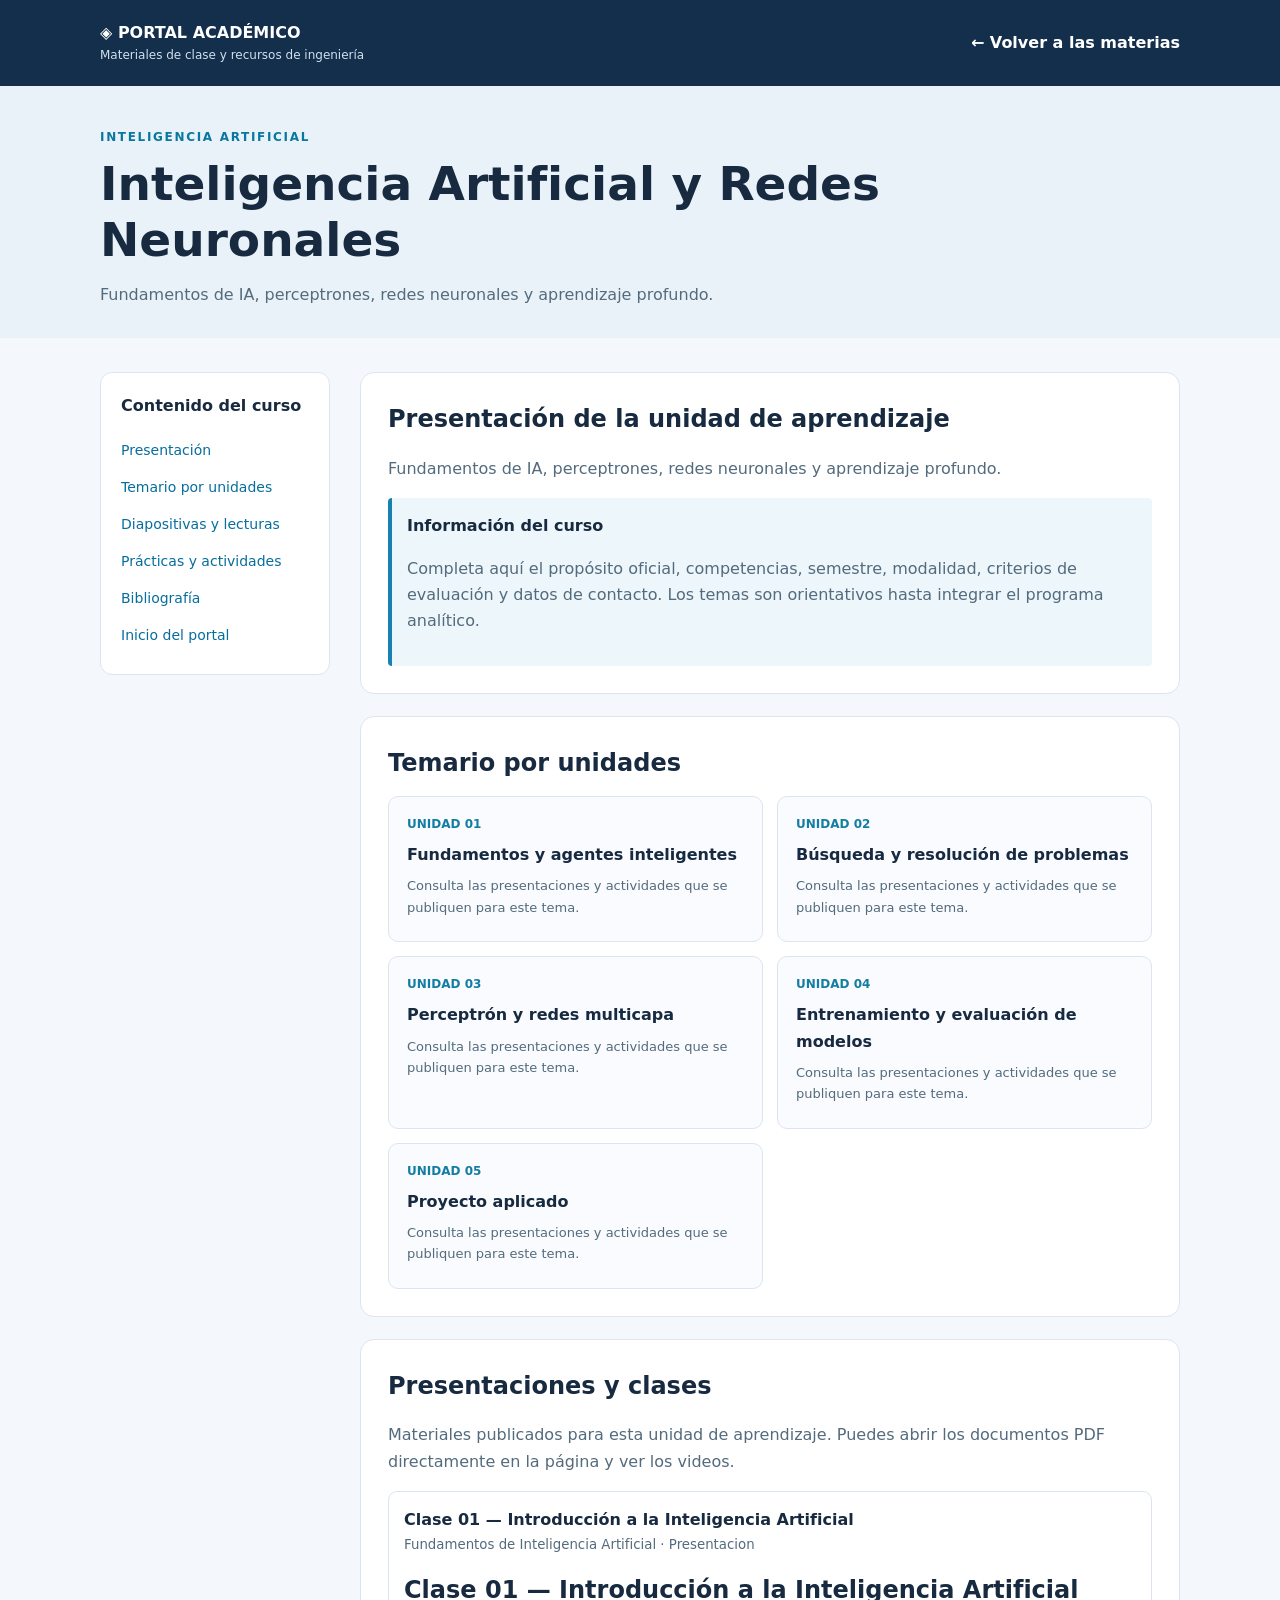
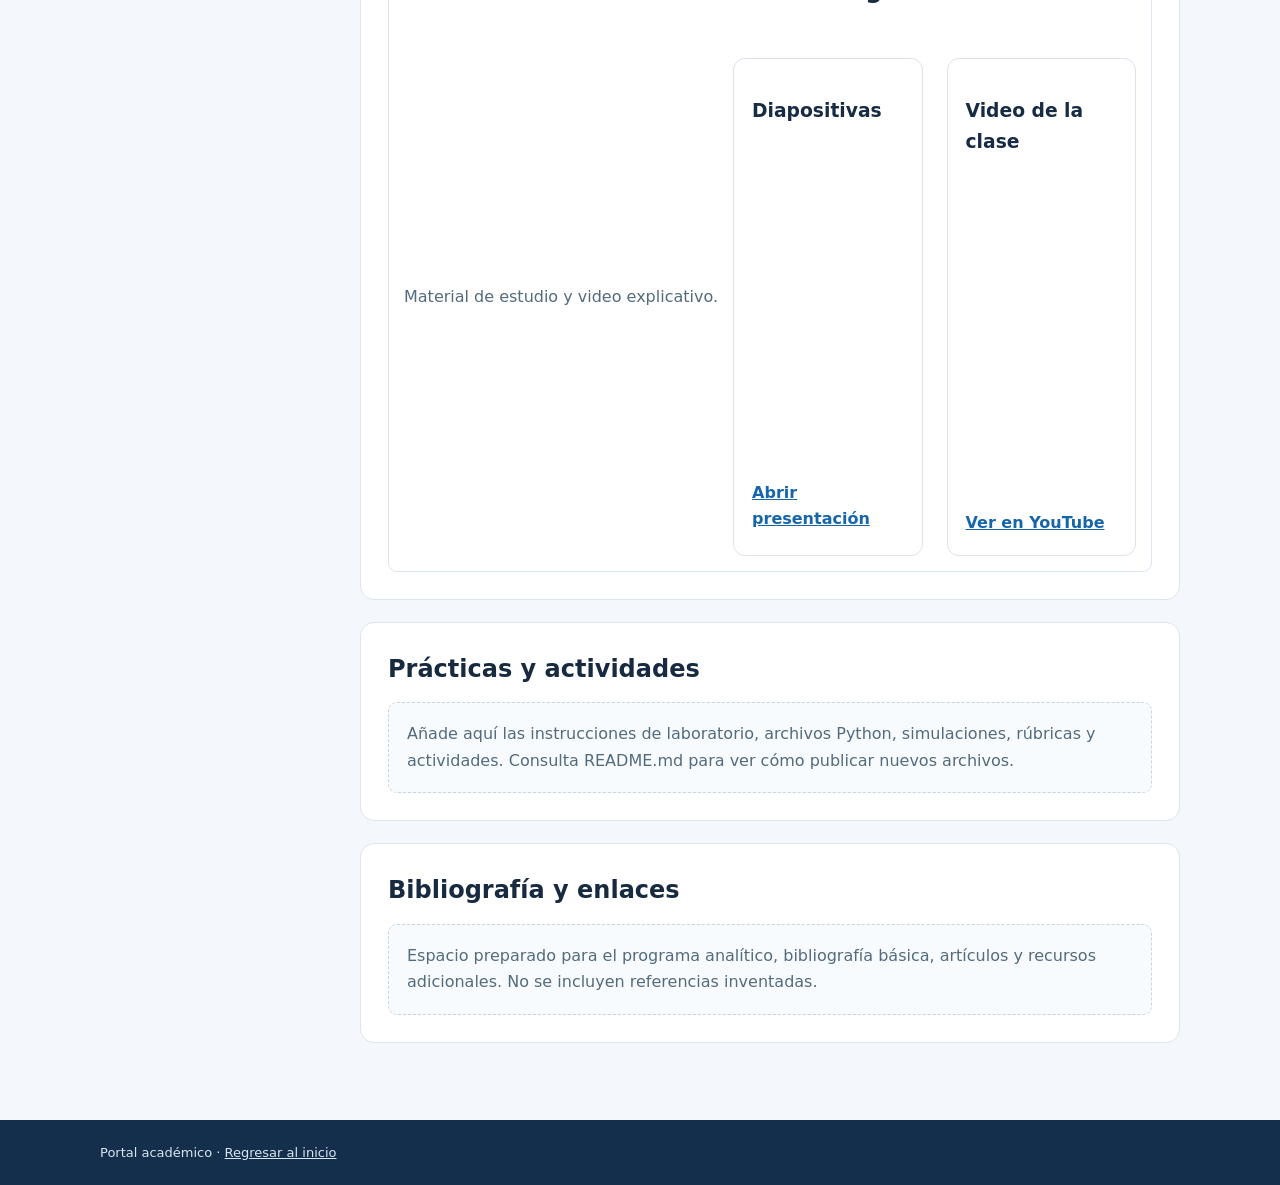
==== cursos/inteligencia-artificial.html @ 7fb4b84a "Update inteligencia-artificial.html" ====
<!doctype html><html lang="es"><head><meta charset="UTF-8"><meta name="viewport" content="width=device-width,initial-scale=1"><meta name="description" content="Fundamentos de IA, perceptrones, redes neuronales y aprendizaje profundo."><title>Inteligencia Artificial y Redes Neuronales | Portal académico</title><link rel="stylesheet" href="estilos-curso.css"></head>
<body><header><div class="shell"><div><a href="../index.html">◈ PORTAL ACADÉMICO</a><small>Materiales de clase y recursos de ingeniería</small></div><a href="../index.html#asignaturas">← Volver a las materias</a></div></header>
<section class="hero"><div class="shell"><div class="eyebrow">INTELIGENCIA ARTIFICIAL</div><h1>Inteligencia Artificial y Redes Neuronales</h1><p>Fundamentos de IA, perceptrones, redes neuronales y aprendizaje profundo.</p></div></section>
<main class="shell layout"><nav class="side" aria-label="Secciones de la materia"><strong>Contenido del curso</strong><a href="#presentacion">Presentación</a><a href="#temario">Temario por unidades</a><a href="#diapositivas">Diapositivas y lecturas</a><a href="#practicas">Prácticas y actividades</a><a href="#bibliografia">Bibliografía</a><a href="../index.html">Inicio del portal</a></nav>
<div class="content"><section id="presentacion" class="section"><h2>Presentación de la unidad de aprendizaje</h2><p>Fundamentos de IA, perceptrones, redes neuronales y aprendizaje profundo.</p><div class="note"><strong>Información del curso</strong><p>Completa aquí el propósito oficial, competencias, semestre, modalidad, criterios de evaluación y datos de contacto. Los temas son orientativos hasta integrar el programa analítico.</p></div></section>
<section id="temario" class="section"><h2>Temario por unidades</h2><div class="units"><article class="unit"><div class="number">UNIDAD 01</div><h3>Fundamentos y agentes inteligentes</h3><p>Consulta las presentaciones y actividades que se publiquen para este tema.</p></article>
<article class="unit"><div class="number">UNIDAD 02</div><h3>Búsqueda y resolución de problemas</h3><p>Consulta las presentaciones y actividades que se publiquen para este tema.</p></article>
<article class="unit"><div class="number">UNIDAD 03</div><h3>Perceptrón y redes multicapa</h3><p>Consulta las presentaciones y actividades que se publiquen para este tema.</p></article>
<article class="unit"><div class="number">UNIDAD 04</div><h3>Entrenamiento y evaluación de modelos</h3><p>Consulta las presentaciones y actividades que se publiquen para este tema.</p></article>
<article class="unit"><div class="number">UNIDAD 05</div><h3>Proyecto aplicado</h3><p>Consulta las presentaciones y actividades que se publiquen para este tema.</p></article></div></section>
<section id="diapositivas" class="section"><h2>Presentaciones y clases</h2><p>Materiales publicados para esta unidad de aprendizaje. Puedes abrir los documentos PDF directamente en la página y ver los videos.</p><article class="file"><div><strong>Clase 01 — Introducción a la Inteligencia Artificial</strong><small>Fundamentos de Inteligencia Artificial · Presentacion</small></div> <h2>Clase 01 — Introducción a la Inteligencia Artificial</h2>
  <p>Material de estudio y video explicativo.</p>
  <div class="recursos-clase">

    <!-- PRESENTACIÓN PDF -->
    <div class="recurso">
      <h3>Diapositivas</h3>

      <iframe
        src="../materiales/ia/IA_clase_1_Introduccion_IA.pdf"
        title="Diapositivas de la clase 01">
      </iframe>

      <a href="../materiales/ia/IA_clase_1_Introduccion_IA.pdf"
         target="_blank"
         rel="noopener">
        Abrir presentación
      </a>
    </div>

    <!-- VIDEO DE YOUTUBE -->
    <div class="recurso">
      <h3>Video de la clase</h3>

      <iframe
        src="https://www.youtube.com/embed/ID_DEL_VIDEO"
        title="Video explicativo de la clase 01"
        allow="accelerometer; autoplay; clipboard-write;
               encrypted-media; gyroscope; picture-in-picture;
               web-share"
        referrerpolicy="strict-origin-when-cross-origin"
        allowfullscreen>
      </iframe>

      <a href="https://www.youtube.com/watch?v=ID_DEL_VIDEO"
         target="_blank"
         rel="noopener">
        Ver en YouTube
      </a>
    </div>

  </div></iframe></section>
<section id="practicas" class="section"><h2>Prácticas y actividades</h2><div class="empty">Añade aquí las instrucciones de laboratorio, archivos Python, simulaciones, rúbricas y actividades. Consulta README.md para ver cómo publicar nuevos archivos.</div></section>
<section id="bibliografia" class="section"><h2>Bibliografía y enlaces</h2><div class="empty">Espacio preparado para el programa analítico, bibliografía básica, artículos y recursos adicionales. No se incluyen referencias inventadas.</div></section></div></main><footer><div class="shell">Portal académico · <a href="../index.html" style="color:#d9e7f0">Regresar al inicio</a></div></footer><script src="curso.js"></script></body></html>
---- cursos/estilos-curso.css ----
:root{--navy:#132f4c;--blue:#167eac;--bg:#f4f7fb;--card:#fff;--ink:#172a40;--muted:#536b7d;--line:#dce5ef}
*{box-sizing:border-box}html{scroll-behavior:smooth}body{margin:0;background:var(--bg);color:var(--ink);font:16px/1.65 system-ui,-apple-system,"Segoe UI",sans-serif}
a{color:#066e9d}a:focus-visible,button:focus-visible{outline:3px solid orange;outline-offset:3px}.shell{max-width:1120px;margin:auto;padding:0 20px}
header{background:var(--navy);color:#fff;padding:20px 0}header .shell{display:flex;justify-content:space-between;align-items:center;gap:20px;flex-wrap:wrap}header a{color:white;text-decoration:none;font-weight:700}header small{display:block;color:#d1e1ed;font-size:12px}
.hero{padding:42px 0 30px;background:#eaf2f9}.hero h1{font-size:clamp(30px,4vw,47px);line-height:1.2;margin:8px 0 13px}.hero p{max-width:790px;color:var(--muted);margin:0}.eyebrow{letter-spacing:.14em;color:#0a779f;font-weight:800;font-size:12px;text-transform:uppercase}
.layout{display:grid;grid-template-columns:230px minmax(0,1fr);gap:30px;padding-top:34px;padding-bottom:55px}.side{position:sticky;top:20px;align-self:start;background:white;border:1px solid var(--line);padding:20px;border-radius:12px}.side strong{display:block;margin-bottom:12px}.side a{display:block;padding:7px 0;text-decoration:none;font-size:14px}.content{min-width:0}.section{background:white;border:1px solid var(--line);border-radius:14px;padding:27px;margin-bottom:22px}.section h2{font-size:24px;margin:0 0 13px}.section p{color:var(--muted)}.units{display:grid;grid-template-columns:repeat(2,minmax(0,1fr));gap:14px}.unit{padding:18px;border-radius:10px;border:1px solid var(--line);background:#f9fbfe}.unit .number{color:#137da4;font-size:12px;font-weight:800}.unit h3{font-size:16px;margin:7px 0}.unit p{font-size:13px;margin:5px 0}.file{display:flex;align-items:center;gap:15px;border:1px solid var(--line);border-radius:9px;padding:15px;margin-top:10px;flex-wrap:wrap}.file>div{flex:1;min-width:180px}.file small{display:block;color:var(--muted)}.actions{display:flex;flex-wrap:wrap;gap:8px}.btn{background:#157ca7;color:white;border:0;border-radius:7px;padding:8px 12px;text-decoration:none;font-size:13px;font-weight:700}.btn.secondary{background:#edf4f8;color:#115576}.empty{background:#f8fbfd;border:1px dashed #c7d5e1;padding:18px;border-radius:9px;color:var(--muted)}.note{padding:15px;background:#edf6fb;border-left:4px solid #1582b1;border-radius:4px}.pdf-frame{display:none;width:100%;height:65vh;min-height:420px;border:1px solid var(--line);border-radius:9px;margin-top:16px}.pdf-frame.visible{display:block}footer{background:var(--navy);color:#d9e7f0;padding:22px 0;font-size:13px}
@media(max-width:750px){.layout{grid-template-columns:1fr}.side{position:static}.units{grid-template-columns:1fr}.section{padding:18px}.pdf-frame{min-height:360px;height:55vh}}

.clase-contenido {
  margin: 30px 0;
}

.recursos-clase {
  display: grid;
  grid-template-columns: repeat(2, minmax(0, 1fr));
  gap: 24px;
  margin-top: 20px;
}

.recurso {
  min-width: 0;
  padding: 18px;
  border: 1px solid #dce3ec;
  border-radius: 12px;
  background: #ffffff;
  color: #172b45;
}

.recurso iframe {
  display: block;
  width: 100%;
  height: 320px;
  border: none;
  border-radius: 8px;
}

.recurso a {
  display: inline-block;
  margin-top: 14px;
  color: #1666a9;
  font-weight: 600;
}

/* Vista para celulares */
@media (max-width: 768px) {
  .recursos-clase {
    grid-template-columns: 1fr;
  }

  .recurso iframe {
    height: 260px;
  }
}
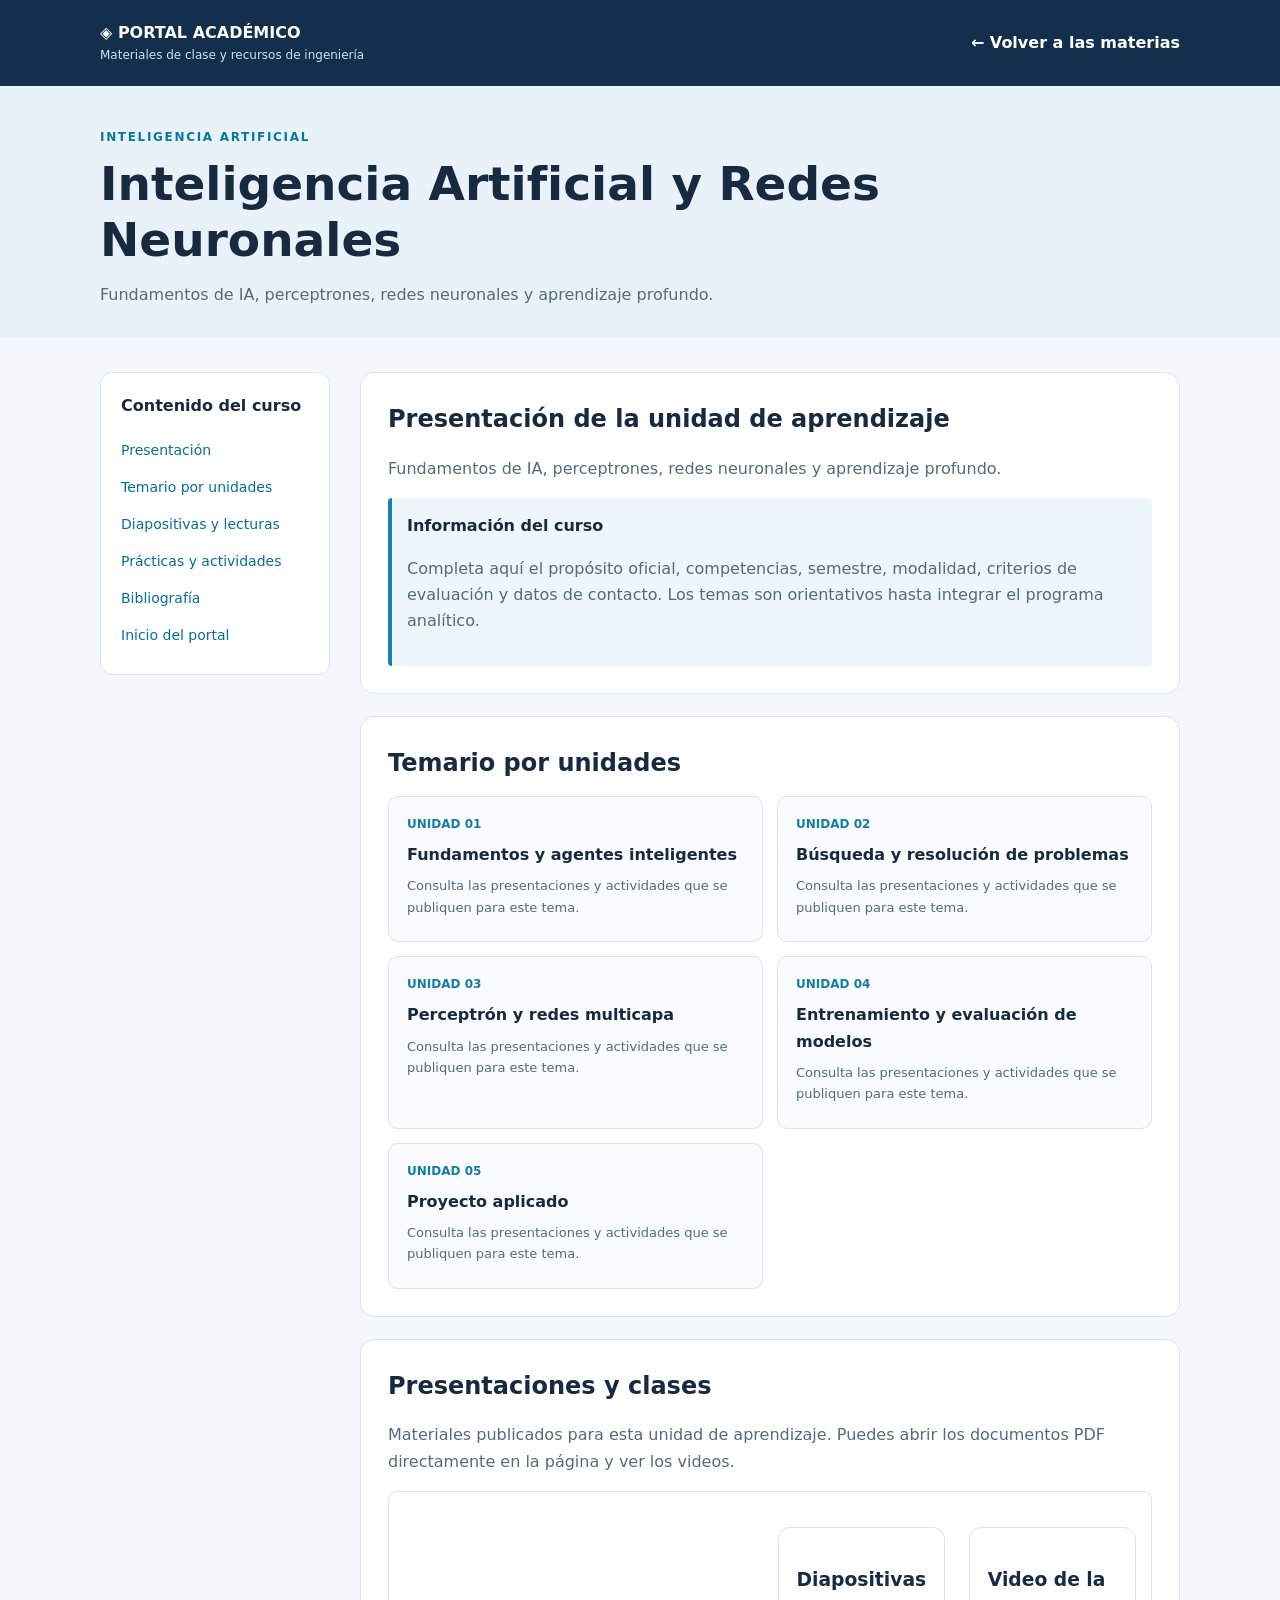
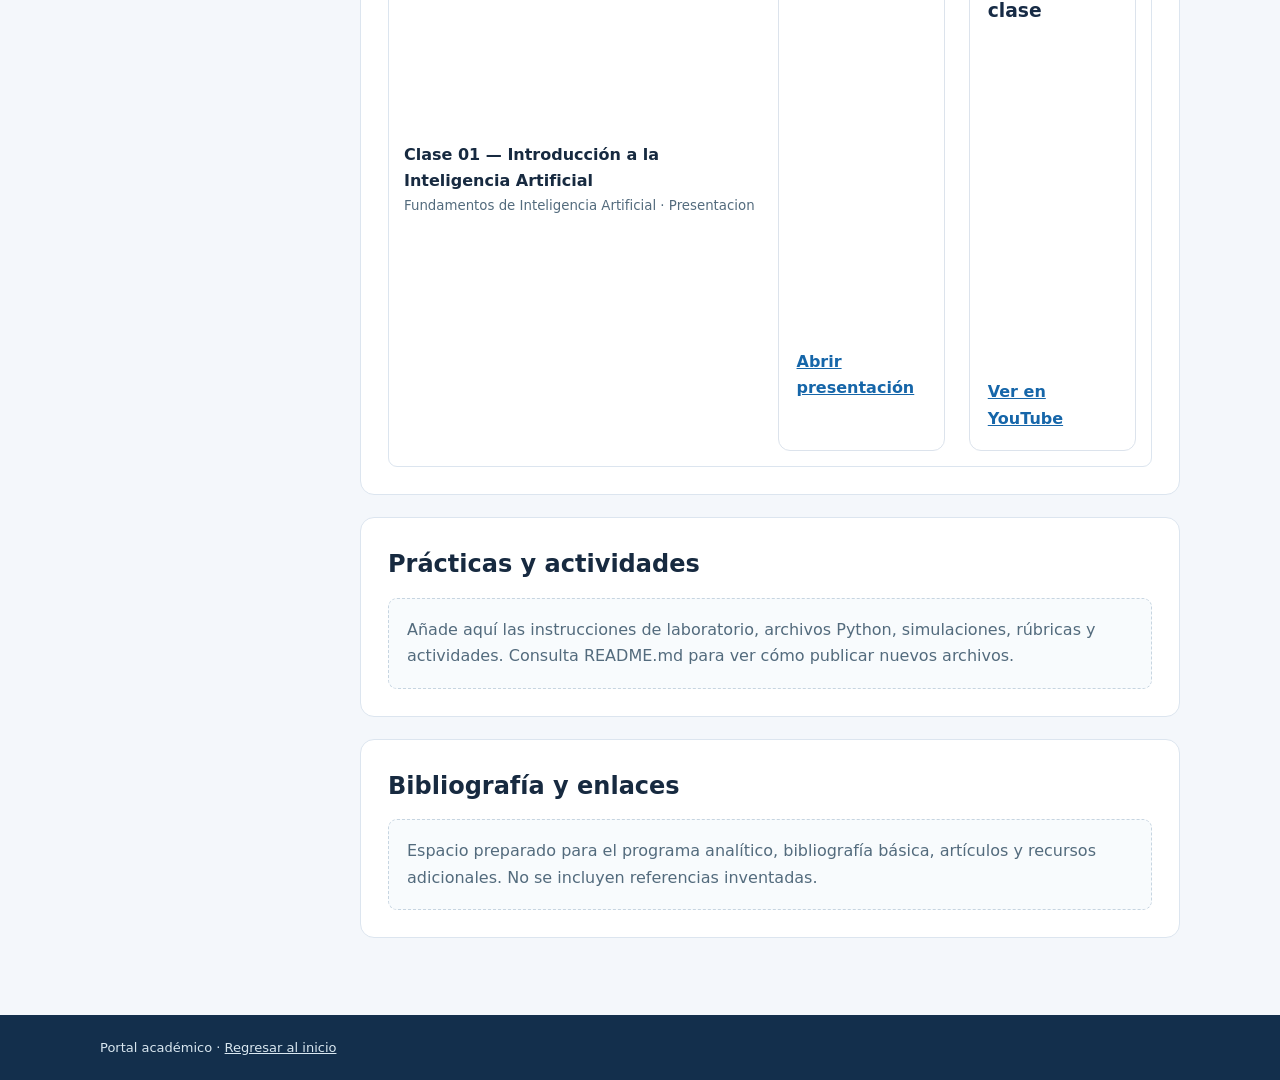
==== commit 621411c5: "Update inteligencia-artificial.html" ====
--- a/cursos/inteligencia-artificial.html
+++ b/cursos/inteligencia-artificial.html
@@ -8,9 +8,8 @@
 <article class="unit"><div class="number">UNIDAD 03</div><h3>Perceptrón y redes multicapa</h3><p>Consulta las presentaciones y actividades que se publiquen para este tema.</p></article>
 <article class="unit"><div class="number">UNIDAD 04</div><h3>Entrenamiento y evaluación de modelos</h3><p>Consulta las presentaciones y actividades que se publiquen para este tema.</p></article>
 <article class="unit"><div class="number">UNIDAD 05</div><h3>Proyecto aplicado</h3><p>Consulta las presentaciones y actividades que se publiquen para este tema.</p></article></div></section>
-<section id="diapositivas" class="section"><h2>Presentaciones y clases</h2><p>Materiales publicados para esta unidad de aprendizaje. Puedes abrir los documentos PDF directamente en la página y ver los videos.</p><article class="file"><div><strong>Clase 01 — Introducción a la Inteligencia Artificial</strong><small>Fundamentos de Inteligencia Artificial · Presentacion</small></div> <h2>Clase 01 — Introducción a la Inteligencia Artificial</h2>
-  <p>Material de estudio y video explicativo.</p>
-  <div class="recursos-clase">
+<section id="diapositivas" class="section"><h2>Presentaciones y clases</h2><p>Materiales publicados para esta unidad de aprendizaje. Puedes abrir los documentos PDF directamente en la página y ver los videos.</p><article class="file"><div><strong>Clase 01 — Introducción a la Inteligencia Artificial</strong><small>Fundamentos de Inteligencia Artificial · Presentacion</small></div> 
+    <div class="recursos-clase">
 
     <!-- PRESENTACIÓN PDF -->
     <div class="recurso">
@@ -33,7 +32,7 @@
       <h3>Video de la clase</h3>
 
       <iframe
-        src="https://www.youtube.com/embed/ID_DEL_VIDEO"
+        src="https://www.youtube.com/embed/Z0Pq5wzBAy3bKRQG"
         title="Video explicativo de la clase 01"
         allow="accelerometer; autoplay; clipboard-write;
                encrypted-media; gyroscope; picture-in-picture;
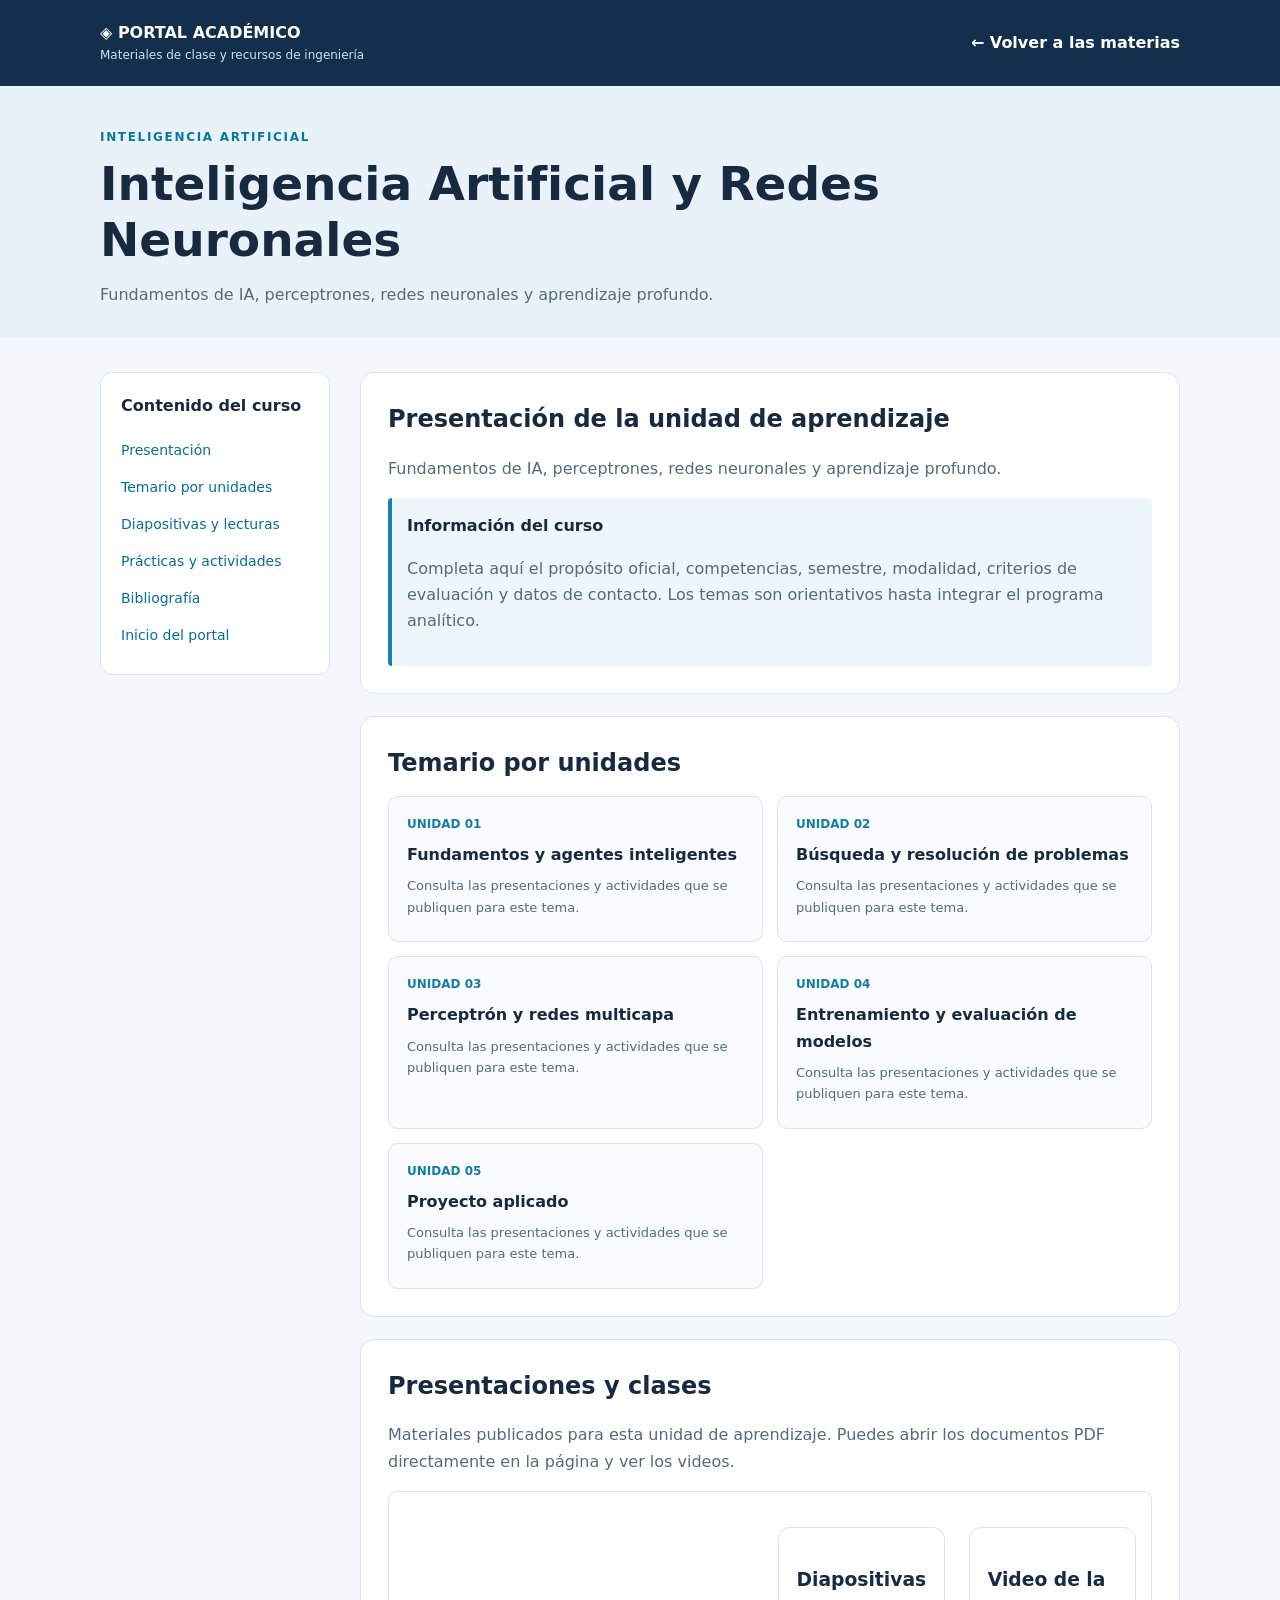
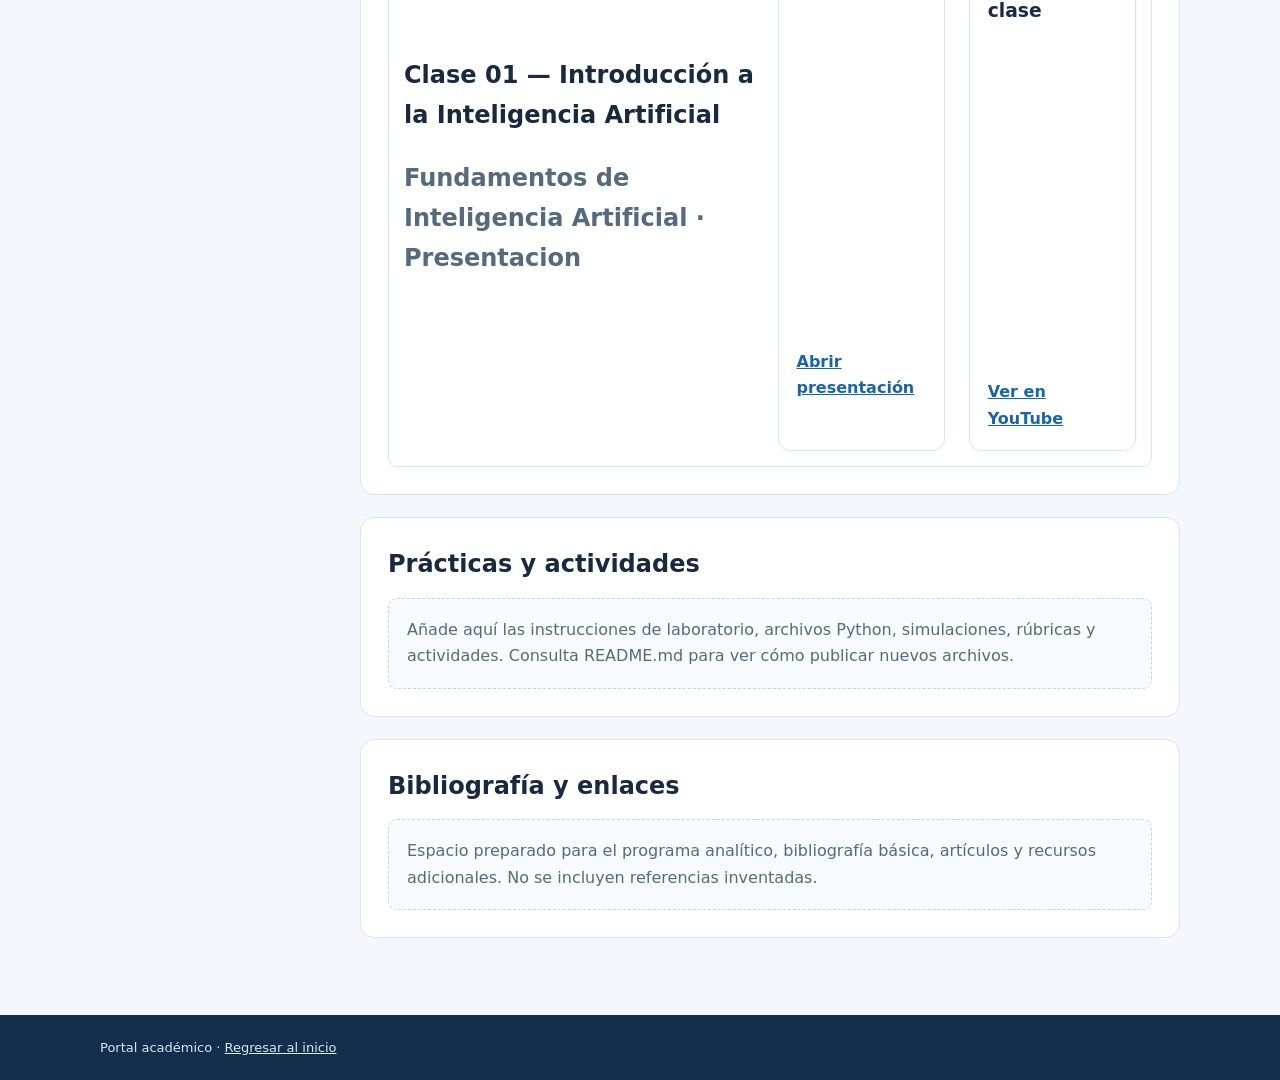
==== commit ea30e8e6: "Update inteligencia-artificial.html" ====
--- a/cursos/inteligencia-artificial.html
+++ b/cursos/inteligencia-artificial.html
@@ -8,7 +8,7 @@
 <article class="unit"><div class="number">UNIDAD 03</div><h3>Perceptrón y redes multicapa</h3><p>Consulta las presentaciones y actividades que se publiquen para este tema.</p></article>
 <article class="unit"><div class="number">UNIDAD 04</div><h3>Entrenamiento y evaluación de modelos</h3><p>Consulta las presentaciones y actividades que se publiquen para este tema.</p></article>
 <article class="unit"><div class="number">UNIDAD 05</div><h3>Proyecto aplicado</h3><p>Consulta las presentaciones y actividades que se publiquen para este tema.</p></article></div></section>
-<section id="diapositivas" class="section"><h2>Presentaciones y clases</h2><p>Materiales publicados para esta unidad de aprendizaje. Puedes abrir los documentos PDF directamente en la página y ver los videos.</p><article class="file"><div><strong>Clase 01 — Introducción a la Inteligencia Artificial</strong><small>Fundamentos de Inteligencia Artificial · Presentacion</small></div> 
+<section id="diapositivas" class="section"><h2>Presentaciones y clases</h2><p>Materiales publicados para esta unidad de aprendizaje. Puedes abrir los documentos PDF directamente en la página y ver los videos.</p><article class="file"><div><h2>Clase 01 — Introducción a la Inteligencia Artificial</n2><p>Fundamentos de Inteligencia Artificial · Presentacion</p></div> 
     <div class="recursos-clase">
 
     <!-- PRESENTACIÓN PDF -->
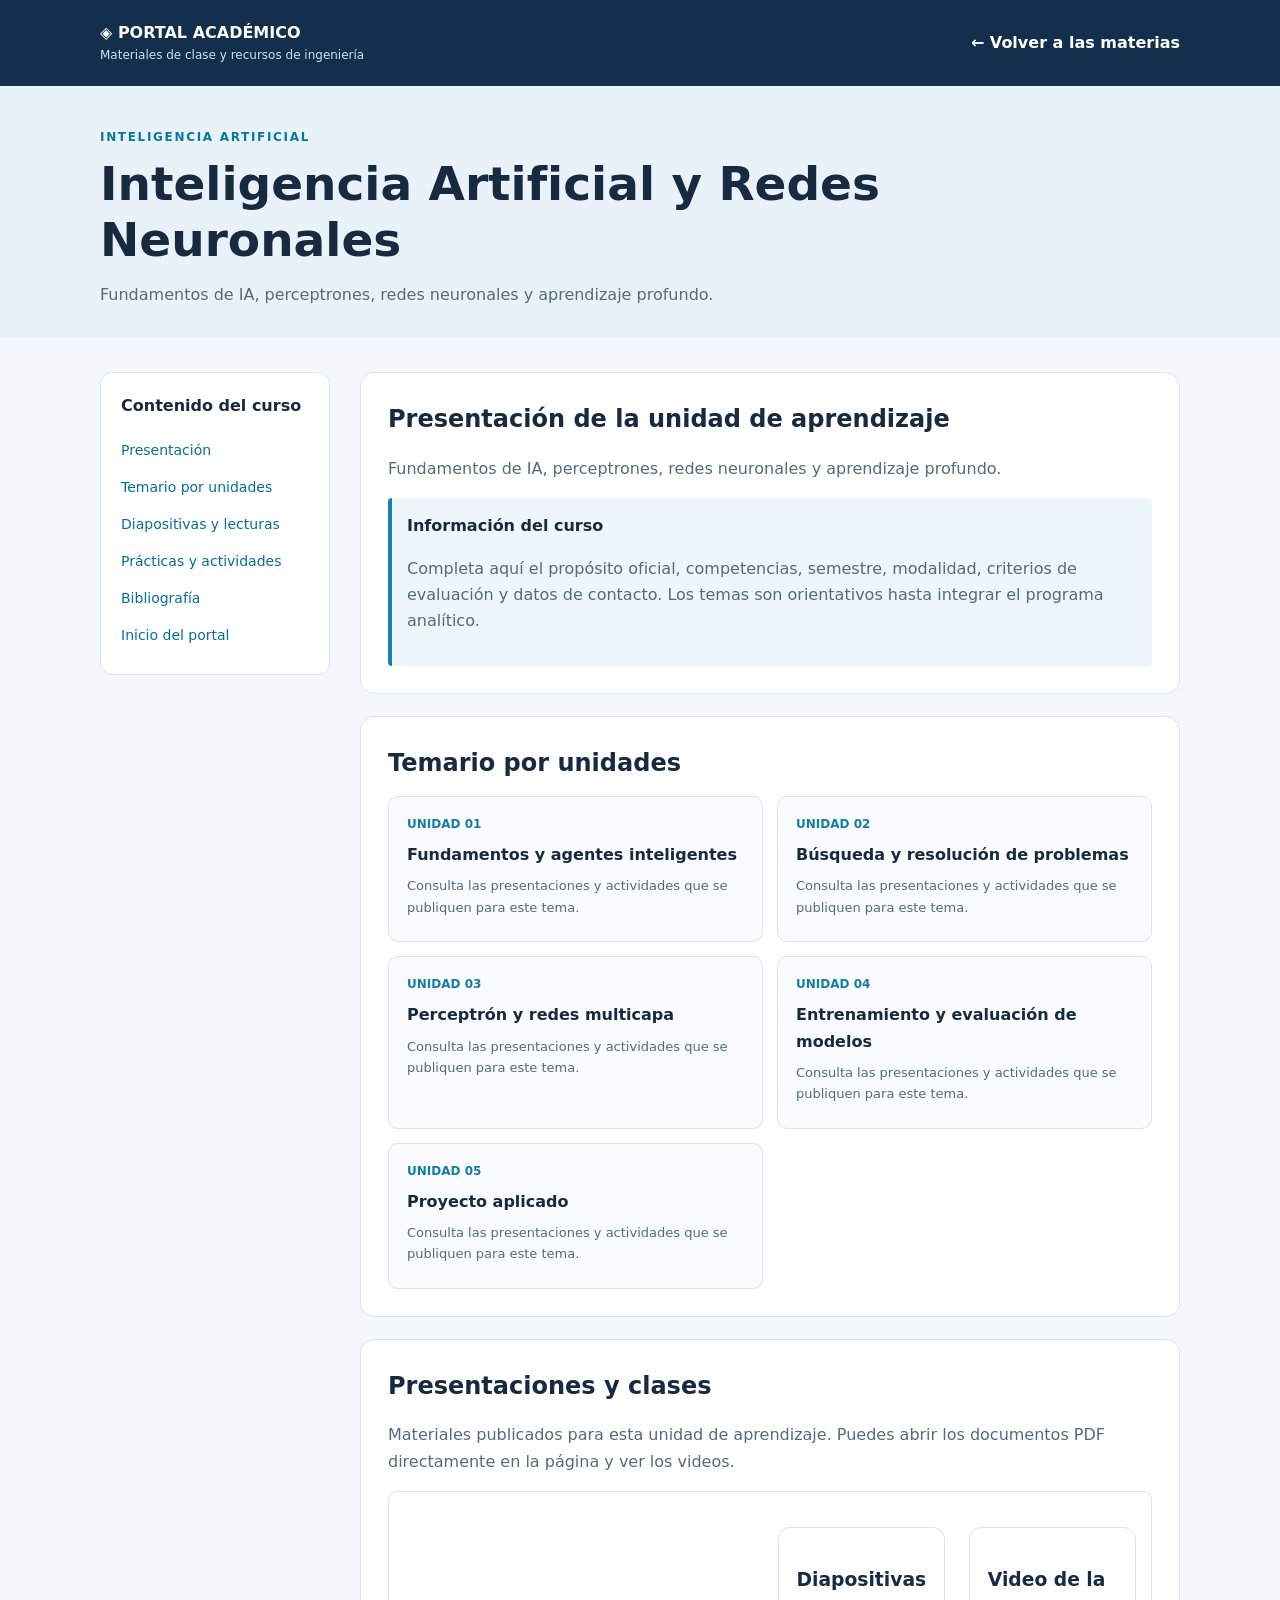
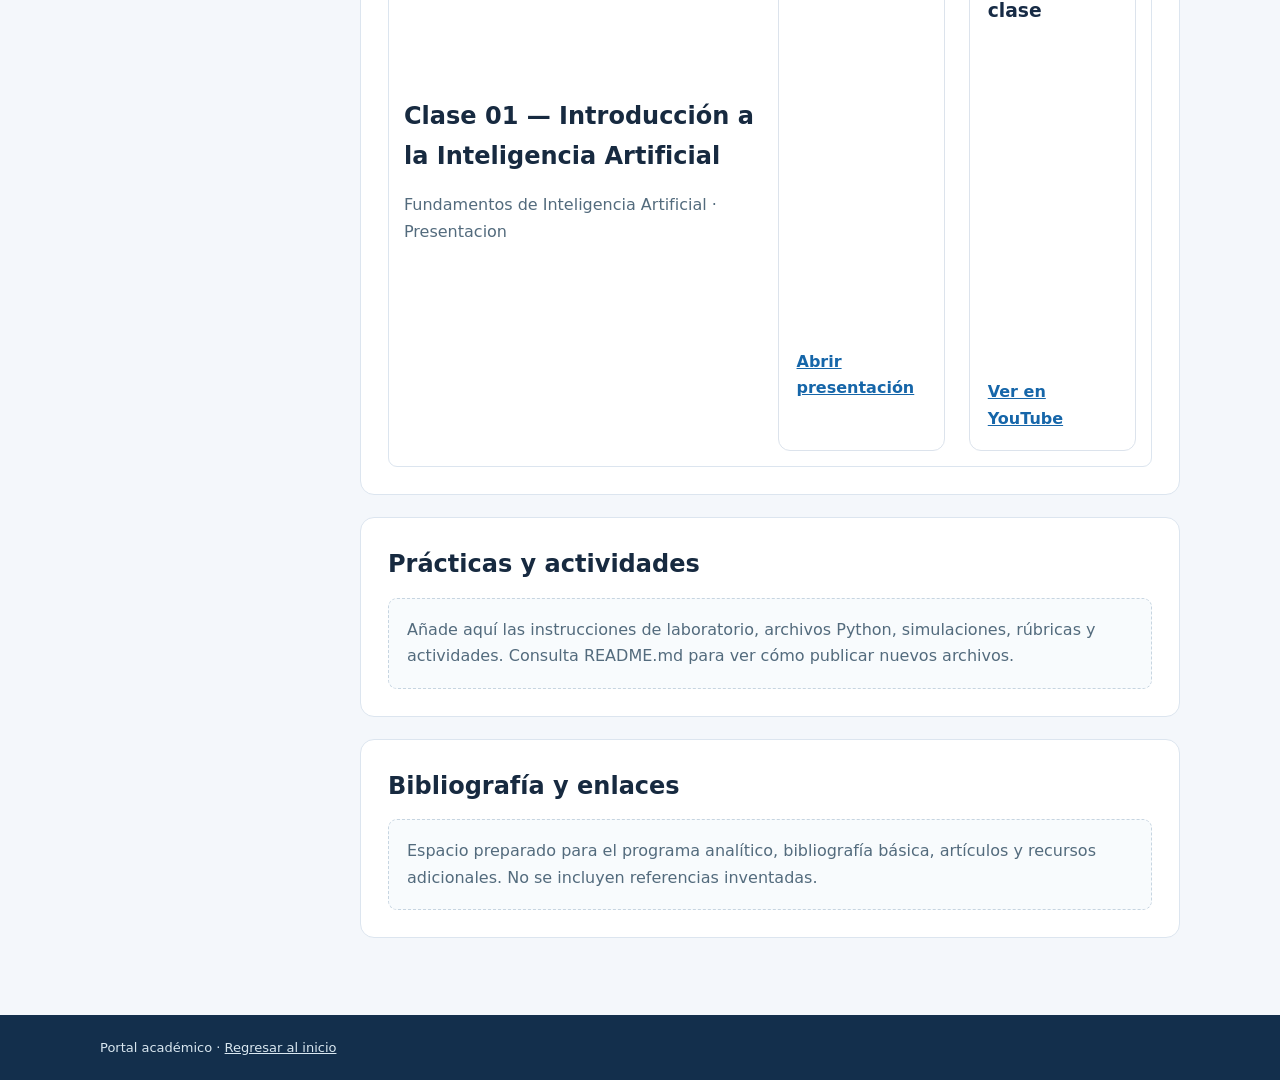
==== commit ee3c046f: "Update inteligencia-artificial.html" ====
--- a/cursos/inteligencia-artificial.html
+++ b/cursos/inteligencia-artificial.html
@@ -8,7 +8,7 @@
 <article class="unit"><div class="number">UNIDAD 03</div><h3>Perceptrón y redes multicapa</h3><p>Consulta las presentaciones y actividades que se publiquen para este tema.</p></article>
 <article class="unit"><div class="number">UNIDAD 04</div><h3>Entrenamiento y evaluación de modelos</h3><p>Consulta las presentaciones y actividades que se publiquen para este tema.</p></article>
 <article class="unit"><div class="number">UNIDAD 05</div><h3>Proyecto aplicado</h3><p>Consulta las presentaciones y actividades que se publiquen para este tema.</p></article></div></section>
-<section id="diapositivas" class="section"><h2>Presentaciones y clases</h2><p>Materiales publicados para esta unidad de aprendizaje. Puedes abrir los documentos PDF directamente en la página y ver los videos.</p><article class="file"><div><h2>Clase 01 — Introducción a la Inteligencia Artificial</n2><p>Fundamentos de Inteligencia Artificial · Presentacion</p></div> 
+<section id="diapositivas" class="section"><h2>Presentaciones y clases</h2><p>Materiales publicados para esta unidad de aprendizaje. Puedes abrir los documentos PDF directamente en la página y ver los videos.</p><article class="file"><div><h2>Clase 01 — Introducción a la Inteligencia Artificial</h2><p>Fundamentos de Inteligencia Artificial · Presentacion</p></div> 
     <div class="recursos-clase">
 
     <!-- PRESENTACIÓN PDF -->
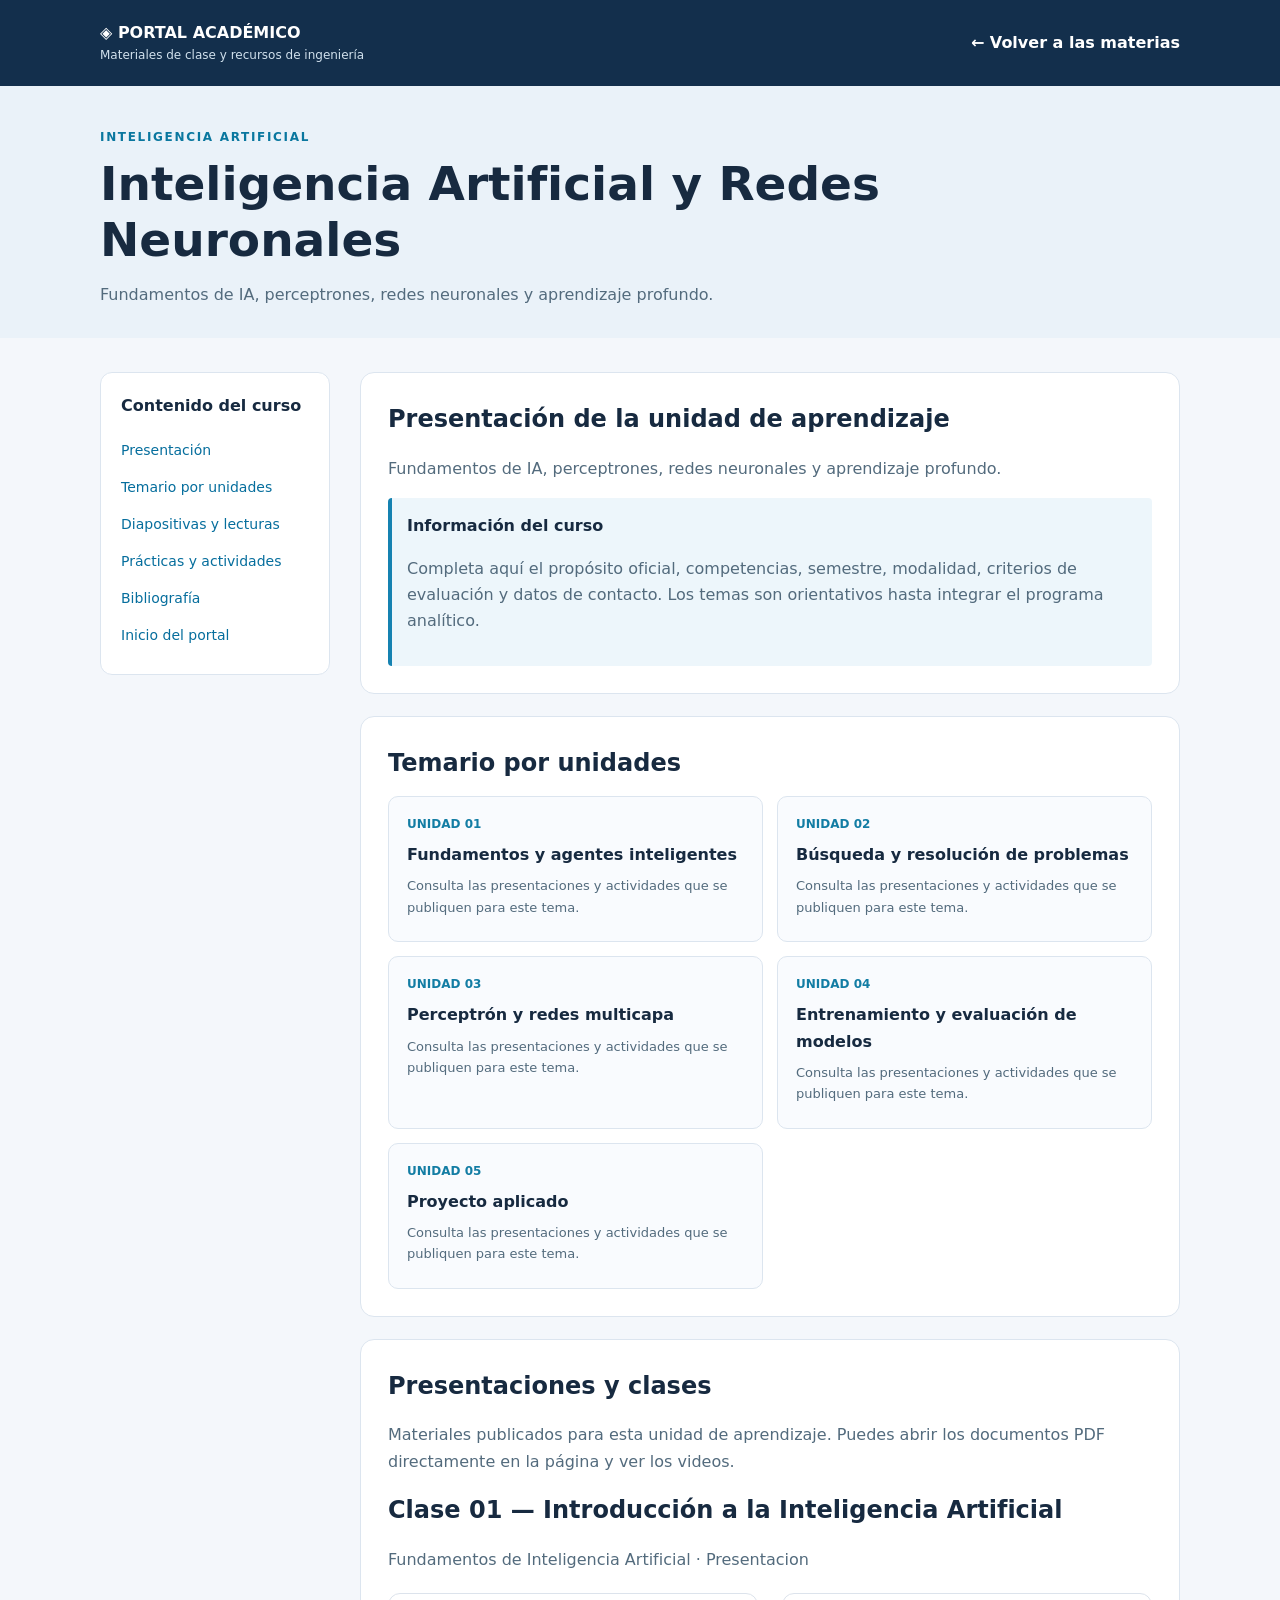
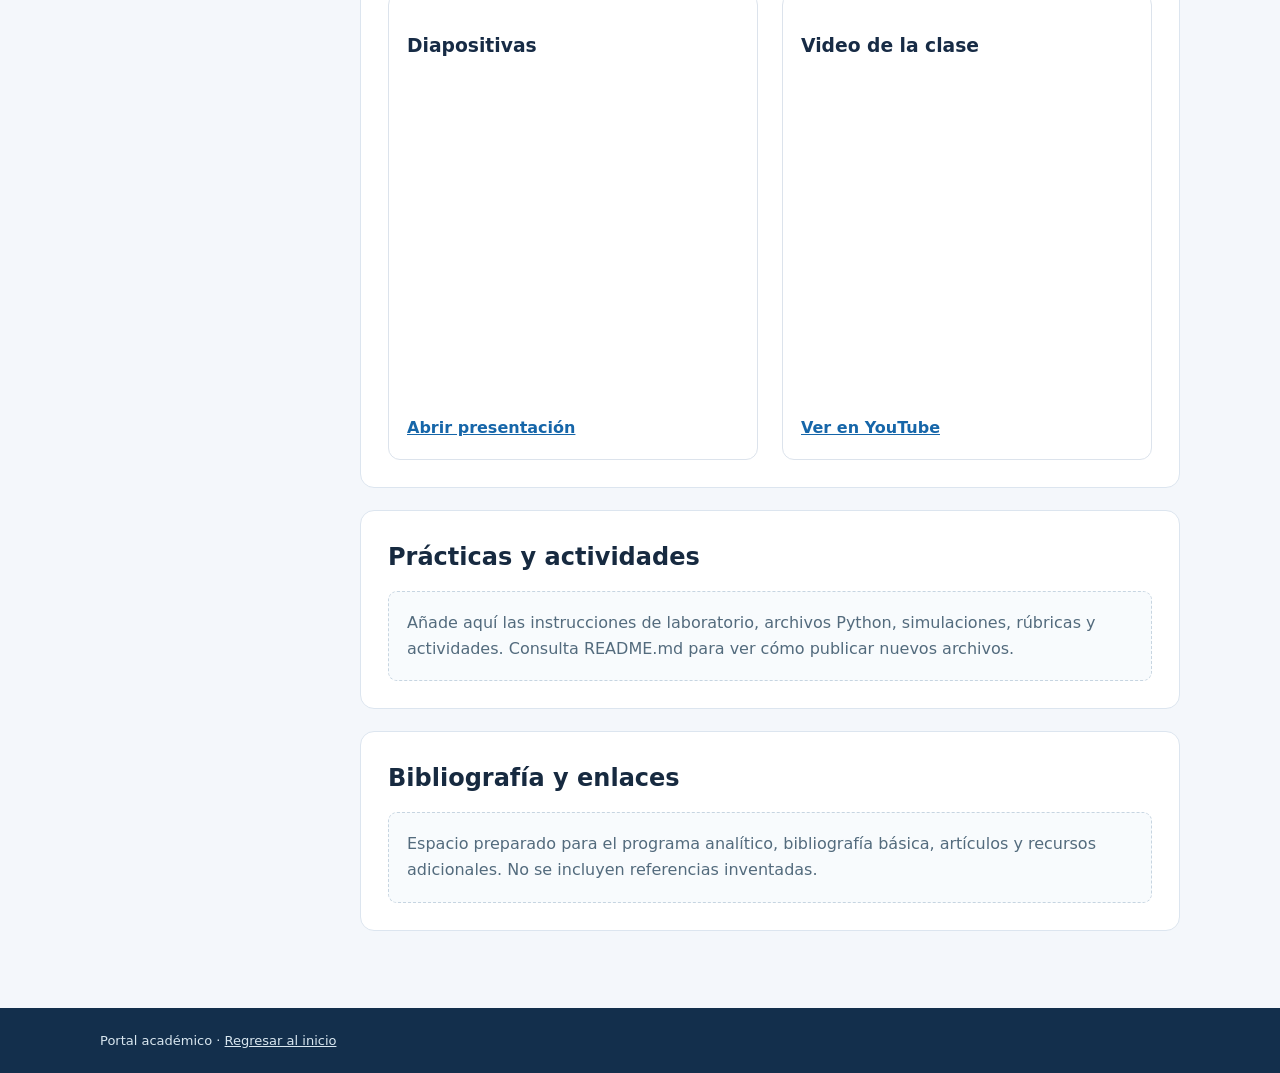
==== commit 01c05ac2: "Update inteligencia-artificial.html" ====
--- a/cursos/inteligencia-artificial.html
+++ b/cursos/inteligencia-artificial.html
@@ -8,7 +8,9 @@
 <article class="unit"><div class="number">UNIDAD 03</div><h3>Perceptrón y redes multicapa</h3><p>Consulta las presentaciones y actividades que se publiquen para este tema.</p></article>
 <article class="unit"><div class="number">UNIDAD 04</div><h3>Entrenamiento y evaluación de modelos</h3><p>Consulta las presentaciones y actividades que se publiquen para este tema.</p></article>
 <article class="unit"><div class="number">UNIDAD 05</div><h3>Proyecto aplicado</h3><p>Consulta las presentaciones y actividades que se publiquen para este tema.</p></article></div></section>
-<section id="diapositivas" class="section"><h2>Presentaciones y clases</h2><p>Materiales publicados para esta unidad de aprendizaje. Puedes abrir los documentos PDF directamente en la página y ver los videos.</p><article class="file"><div><h2>Clase 01 — Introducción a la Inteligencia Artificial</h2><p>Fundamentos de Inteligencia Artificial · Presentacion</p></div> 
+<section id="diapositivas" class="section"><h2>Presentaciones y clases</h2><p>Materiales publicados para esta unidad de aprendizaje. Puedes abrir los documentos PDF directamente en la página y ver los videos.</p>
+    
+   <div><h2>Clase 01 — Introducción a la Inteligencia Artificial</h2><p>Fundamentos de Inteligencia Artificial · Presentacion</p></div> 
     <div class="recursos-clase">
 
     <!-- PRESENTACIÓN PDF -->
@@ -32,7 +34,7 @@
       <h3>Video de la clase</h3>
 
       <iframe
-        src="https://www.youtube.com/embed/Z0Pq5wzBAy3bKRQG"
+        src="https://www.youtube.com/embed=iw0bk1wiSXc&t=1137s"
         title="Video explicativo de la clase 01"
         allow="accelerometer; autoplay; clipboard-write;
                encrypted-media; gyroscope; picture-in-picture;
